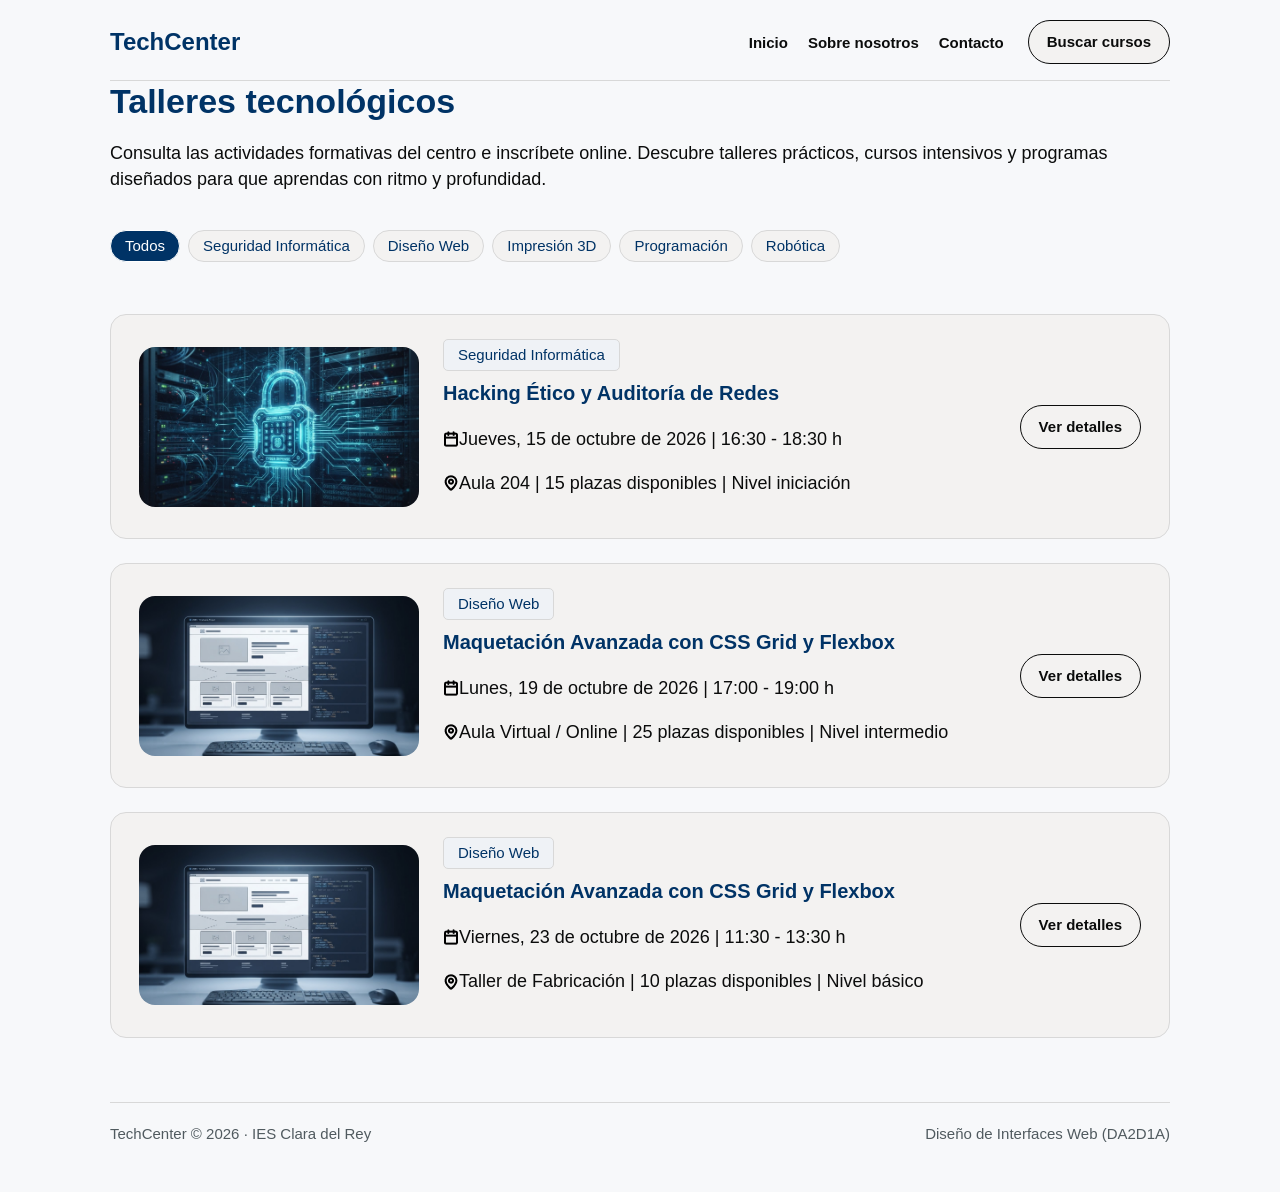
==== src/index.html @ db2af34d "cambio de localizacion del index y responsive index" ====
<!doctype html>
<html lang="en">

<head>
	<meta charset="UTF-8" />
	<meta name="viewport" content="width=device-width, initial-scale=1.0" />
	<title>TechCenter</title>
	<link rel="stylesheet" href="../src/css/index.css">
</head>

<body>
	<header class="tc-header">
		<a href="./index.html" class="tc-logo">TechCenter</a>

		<nav class="tc-nav" aria-label="Navegación principal">
			<ul class="tc-nav-links">
				<li>
					<a href="./index.html" class="tc-nav-link">Inicio</a>
				</li>
				<li>
					<a href="sobre-nosotros.html" class="tc-nav-link">Sobre nosotros</a>
				</li>
				<li><a href="contacto.html" class="tc-nav-link">Contacto</a></li>
			</ul>

			<a href="listado-talleres.html" class="tc-btn tc-btn--secondary">Buscar cursos</a>

			<button class="tc-menu-btn" aria-label="Abrir menú" type="button">
				<svg width="24" height="24" viewBox="0 0 24 24" fill="none" stroke="currentColor" stroke-width="2.5"
					stroke-linecap="round">
					<line x1="3" y1="6" x2="21" y2="6"></line>
					<line x1="3" y1="12" x2="21" y2="12"></line>
					<line x1="3" y1="18" x2="21" y2="18"></line>
				</svg>
			</button>
		</nav>
	</header>
	<main class="tc-container container-main">
		<div>
			<h1 class="tc-title-h1">Talleres tecnológicos</h1>
			<p class="tc-caption">
				Consulta las actividades formativas del centro e inscríbete online. Descubre talleres prácticos, cursos
				intensivos y programas diseñados para que aprendas con ritmo y profundidad.
			</p>
		</div>
		<div class="tc-filters-bar">
			<a href="#" class="tc-filter-chip tc-filter-chip--active">Todos</a>
			<a href="#" class="tc-filter-chip">Seguridad Informática</a>
			<a href="#" class="tc-filter-chip">Diseño Web</a>
			<a href="#" class="tc-filter-chip">Impresión 3D</a>
			<a href="#" class="tc-filter-chip">Programación</a>
			<a href="#" class="tc-filter-chip">Robótica</a>
		</div>

		<section class="tc-workshops-list">
			<article class="tc-card container-card-taller">
				<div class="tc-card-image">
					<img src="../img/HackingEtico.jpg" alt="Hacking Ético">
				</div>
				<div class="tc-card-content card-space">
					<span class="tc-filter-chip span-margin">Seguridad
						Informática</span>
					<h2 class="tc-title-h2">Hacking Ético y Auditoría de Redes</h2>
					<p class="tc-caption"><img src="../img/calendar.png" alt="icon-calendar">Jueves, 15 de octubre de
						2026 | 16:30 - 18:30 h</p>
					<p class="tc-caption"><img src="../img/map-pin.png" alt="icon-map">Aula 204 | 15 plazas disponibles |
						Nivel iniciación</p>
				</div>
				<div class="tc-card-action ">
					<a href="./detalle-taller.html" class="tc-btn tc-btn--secondary">Ver detalles</a>
				</div>
			</article>
			<article class="tc-card container-card-taller">
				<div class="tc-card-image">
					<img src="../img/MaquetacionAvanzadaCss.jpg" alt="Maquetación Avanzada">
				</div>
				<div class="tc-card-content card-space">
					<span class="tc-filter-chip span-margin">Diseño Web</span>
					<h2 class="tc-title-h2">Maquetación Avanzada con CSS Grid y Flexbox</h2>
					<p class="tc-caption"><img src="../img/calendar.png" alt="icon-calendar"> Lunes, 19 de octubre de
						2026 | 17:00 - 19:00 h</p>
					<p class="tc-caption"><img src="../img/map-pin.png" alt="icon-map">Aula Virtual / Online | 25 plazas
						disponibles | Nivel intermedio</p>
				</div>
				<div class="tc-card-action">
					<a href="./detalle-taller.html" class="tc-btn tc-btn--secondary">Ver detalles</a>
				</div>
			</article>
			<article class="tc-card container-card-taller">
				<div class="tc-card-image">
					<img src="../img/MaquetacionAvanzadaCss.jpg" alt="Maquetación Avanzada">
				</div>
				<div class="tc-card-content card-space">
					<span class="tc-filter-chip span-margin">Diseño
						Web</span>
					<h2 class="tc-title-h2">Maquetación Avanzada con CSS Grid y Flexbox</h2>
					<p class="tc-caption"><img src="../img/calendar.png" alt="icon-calendar">Viernes, 23 de octubre de
						2026 | 11:30 - 13:30 h</p>
					<p class="tc-caption"><img src="../img/map-pin.png" alt="icon-map">Taller de Fabricación | 10 plazas
						disponibles | Nivel básico</p>
				</div>
				<div class="tc-card-action">
					<a href="./detalle-taller.html" class="tc-btn tc-btn--secondary">Ver detalles</a>
				</div>
			</article>

		</section>
	</main>
	<footer class="tc-footer">
      <span>TechCenter &copy; 2026 &middot; IES Clara del Rey</span>
      <span>Diseño de Interfaces Web (DA2D1A)</span>
    </footer>
</body>

</html>
---- src/css/index.css ----
@import url("./techcenter-theme.css");

body {
    max-width: 1100px;
    margin: 0 auto;
    padding: 1.25rem 1.25rem 3rem 1.25rem;
}

.tc-header {
    display: flex;
    justify-content: space-between;
    align-items: center;
    padding-bottom: 1rem;
    border-bottom: 1px solid var(--tc-color-border-subtle);
}

.tc-logo {
    font-size: 1.5rem;
    font-weight: 700;
    color: var(--tc-color-brand-primary);
    text-decoration: none !important;
}

.tc-nav {
    display: flex;
    align-items: center;
    gap: 1.5rem;
}

.tc-nav-links {
    display: flex;
    list-style: none;
    margin: 0;
    padding: 0;
    gap: 1.25rem;
}

.tc-nav-link {
    color: var(--tc-color-text-main);
    font-size: var(--tc-font-size-caption);
    font-weight: 600;
}

button[type="button"].tc-menu-btn {
    display: none;
    align-items: center;
    justify-content: center;
    width: var(--tc-touch-target-min);
    height: var(--tc-touch-target-min);
    background: transparent;
    border: none;
    cursor: pointer;
    color: var(--tc-color-text-main);
}

.container-main {
    display: flex;
    flex-direction: column;
    gap: 20px;
}

.container-card-taller {
    display: flex;
    gap: 1.5rem;
    align-items: center;
}

.tc-card-image img {
    border-radius: var(--tc-radius-card);
    width: 280px;
    height: 160px;
    object-fit: cover;
}

.card-space {
    flex: 1;
}

.tc-card-content .span-margin {
    margin-bottom: 0.5rem;
    pointer-events: none;
    border-radius: 5px;
    background-color: #EFF2F6;
}

.tc-footer {
    border-top: 1px solid var(--tc-color-border-subtle);
    padding-top: 1.25rem;
    margin-top: 2.5rem;
    display: flex;
    justify-content: space-between;
    font-size: var(--tc-font-size-caption);
    color: var(--tc-color-text-muted);
}

@media (max-width: 620px) {

    .tc-nav-links,
    .tc-nav .tc-btn--secondary {
        display: none;
    }

    button[type="button"].tc-menu-btn {
        display: inline-flex;
    }

    .tc-card-image {
        width: 100%;
    }

    .tc-card-image img {
        width: 100%;
    }
    .tc-caption{
        gap: 10px;
    }

    .container-card-taller {
        display: flex;
        gap: 1.5rem;
        align-items: center;
        flex-direction: column;
    }

    .tc-footer {
        flex-direction: column;
        gap: 0.5rem;
        text-align: center;
    }
}
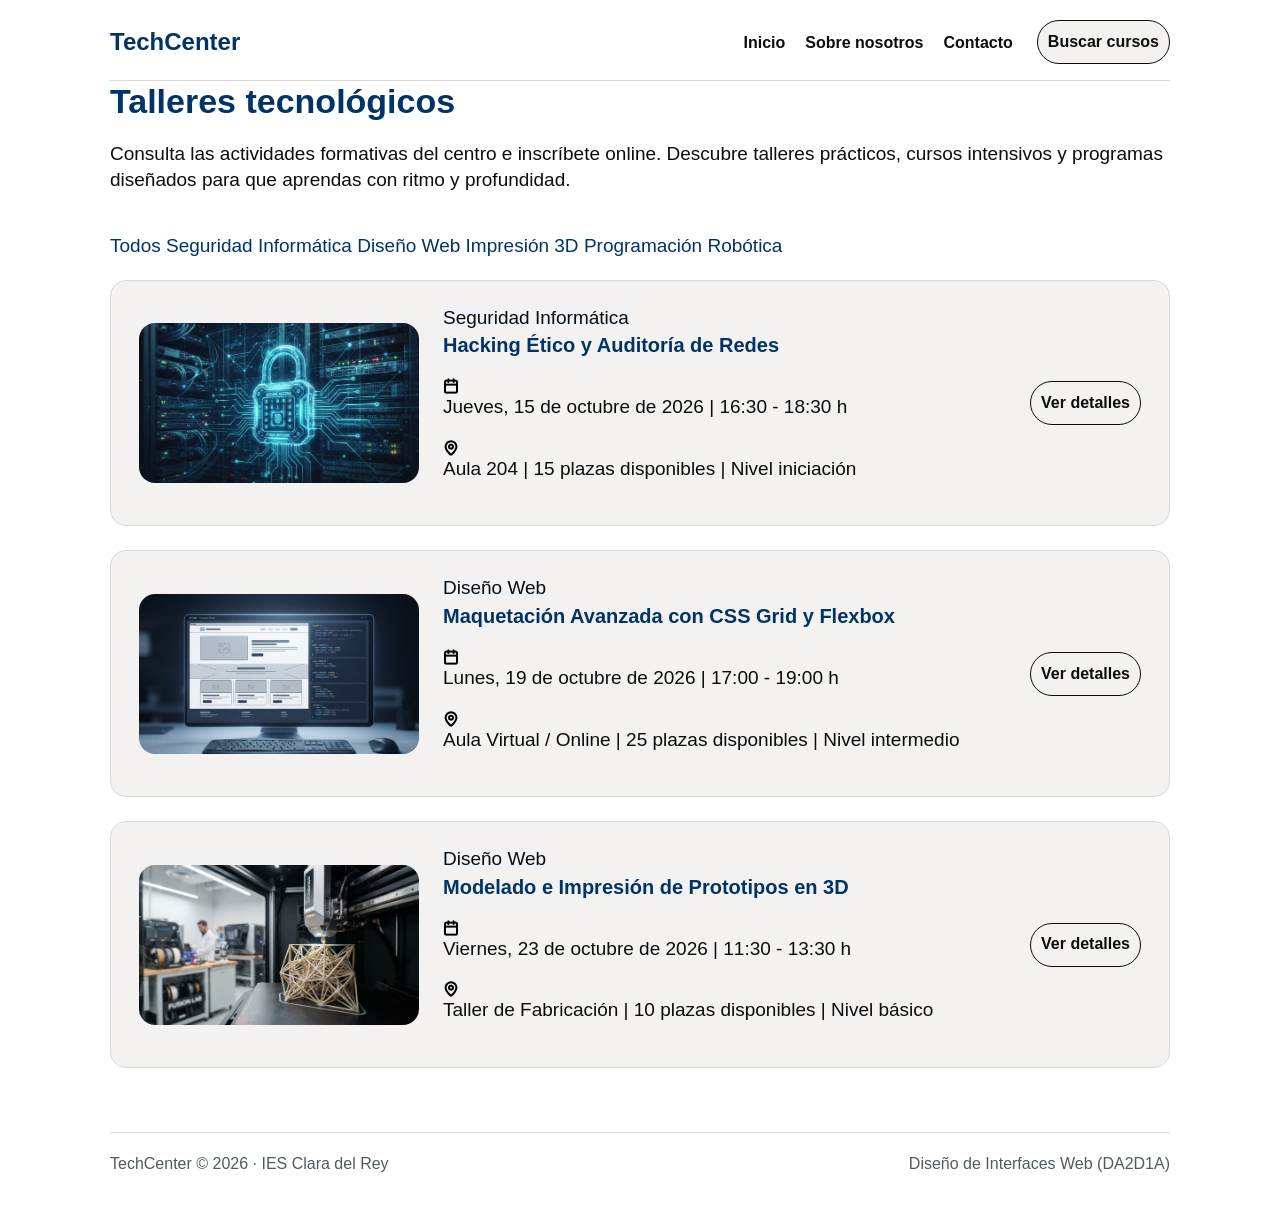
==== commit f1efb917: "change url elemen <img>" ====
--- a/src/index.html
+++ b/src/index.html
@@ -88,12 +88,12 @@
 			</article>
 			<article class="tc-card container-card-taller">
 				<div class="tc-card-image">
-					<img src="../img/MaquetacionAvanzadaCss.jpg" alt="Maquetación Avanzada">
+					<img src="../img/ModeladoImpresion.jpg" alt="Maquetación Avanzada">
 				</div>
 				<div class="tc-card-content card-space">
 					<span class="tc-filter-chip span-margin">Diseño
 						Web</span>
-					<h2 class="tc-title-h2">Maquetación Avanzada con CSS Grid y Flexbox</h2>
+					<h2 class="tc-title-h2">Modelado e Impresión de Prototipos en 3D</h2>
 					<p class="tc-caption"><img src="../img/calendar.png" alt="icon-calendar">Viernes, 23 de octubre de
 						2026 | 11:30 - 13:30 h</p>
 					<p class="tc-caption"><img src="../img/map-pin.png" alt="icon-map">Taller de Fabricación | 10 plazas
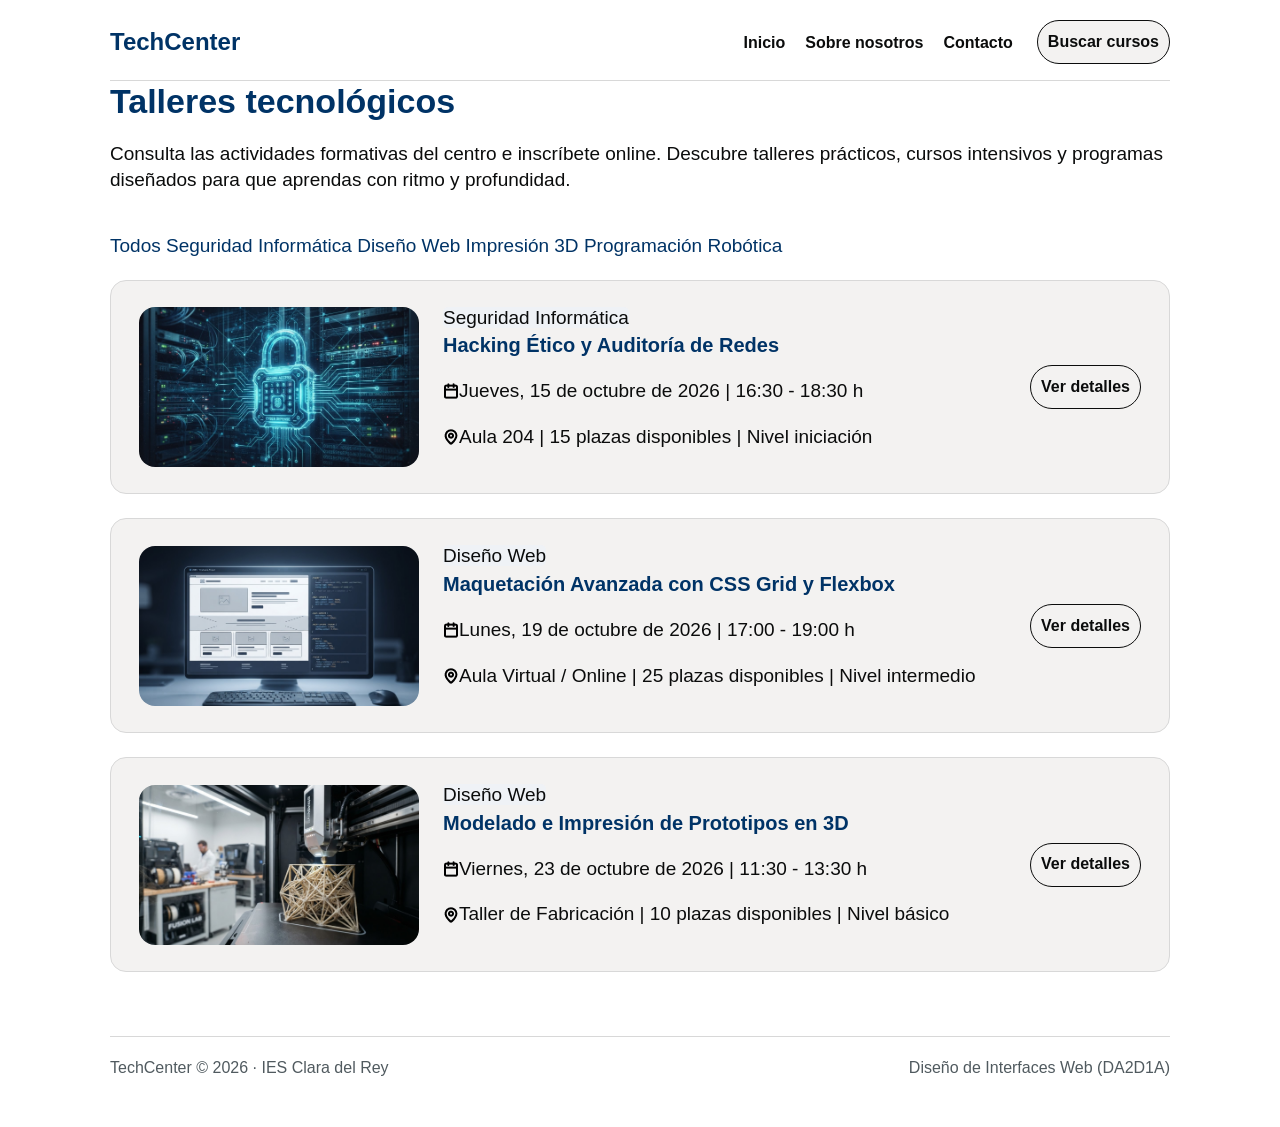
==== commit 4f976411: "cambios" ====
--- a/src/css/index.css
+++ b/src/css/index.css
@@ -82,7 +82,10 @@
     border-radius: 5px;
     background-color: #EFF2F6;
 }
-
+.card-space > .tc-caption{
+    display: flex;
+    align-items: center;
+}
 .tc-footer {
     border-top: 1px solid var(--tc-color-border-subtle);
     padding-top: 1.25rem;
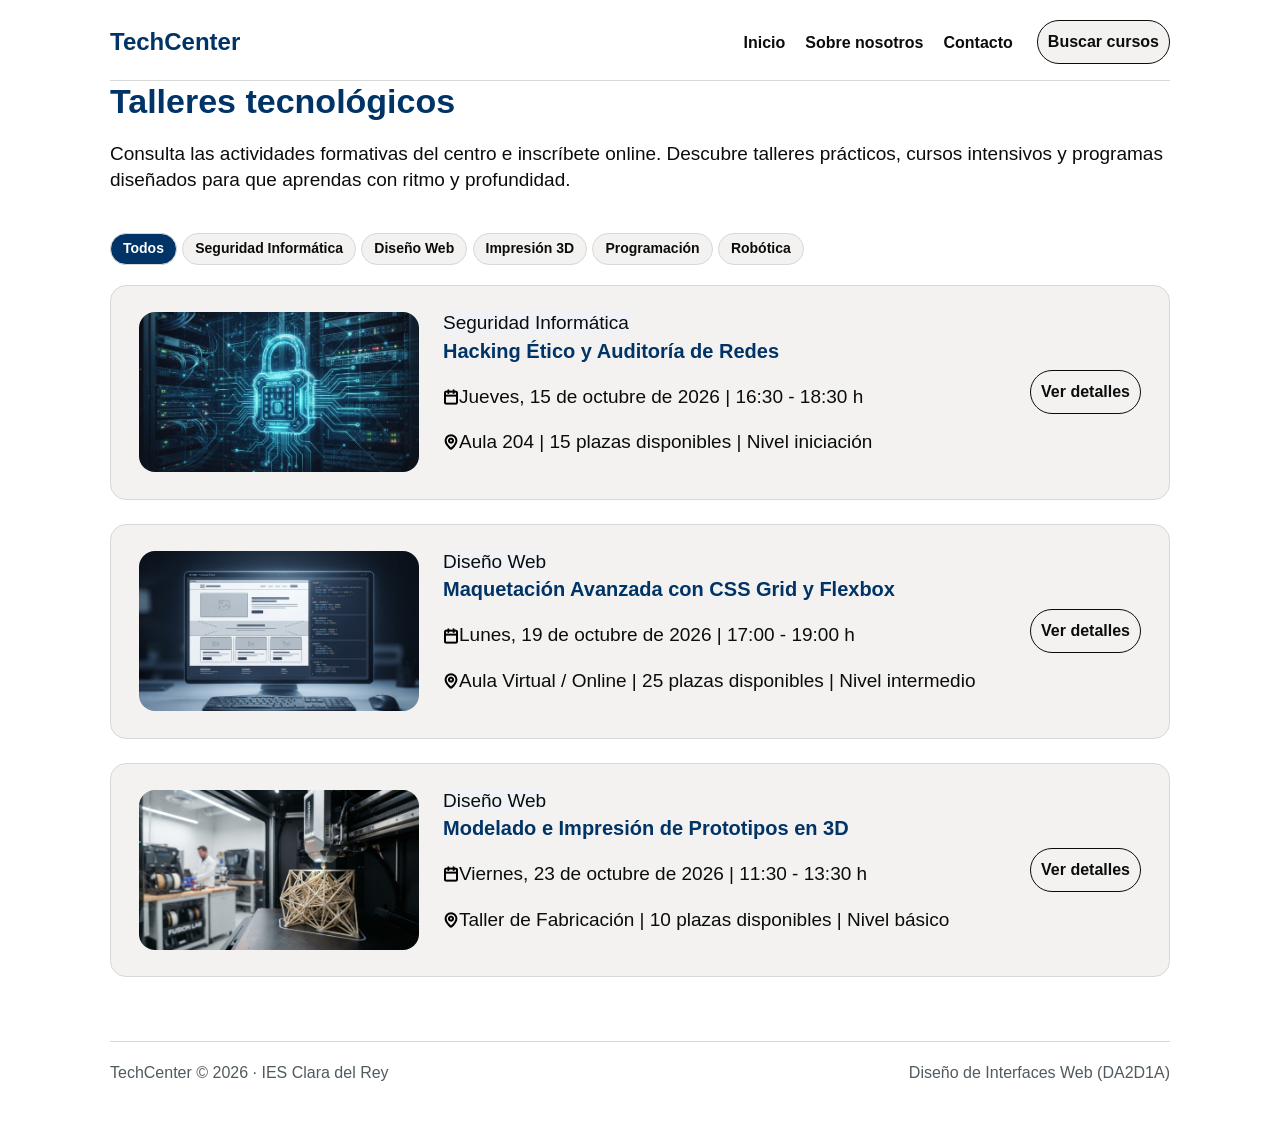
==== commit 8033892d: "cambios css en index" ====
--- a/src/index.html
+++ b/src/index.html
@@ -44,12 +44,12 @@
 			</p>
 		</div>
 		<div class="tc-filters-bar">
-			<a href="#" class="tc-filter-chip tc-filter-chip--active">Todos</a>
-			<a href="#" class="tc-filter-chip">Seguridad Informática</a>
-			<a href="#" class="tc-filter-chip">Diseño Web</a>
-			<a href="#" class="tc-filter-chip">Impresión 3D</a>
-			<a href="#" class="tc-filter-chip">Programación</a>
-			<a href="#" class="tc-filter-chip">Robótica</a>
+			<a href="#" class="tc-chip tc-chip--active">Todos</a>
+			<a href="#" class="tc-chip">Seguridad Informática</a>
+			<a href="#" class="tc-chip">Diseño Web</a>
+			<a href="#" class="tc-chip">Impresión 3D</a>
+			<a href="#" class="tc-chip">Programación</a>
+			<a href="#" class="tc-chip">Robótica</a>
 		</div>
 
 		<section class="tc-workshops-list">
@@ -103,7 +103,6 @@
 					<a href="./detalle-taller.html" class="tc-btn tc-btn--secondary">Ver detalles</a>
 				</div>
 			</article>
-
 		</section>
 	</main>
 	<footer class="tc-footer">
--- a/src/css/index.css
+++ b/src/css/index.css
@@ -72,6 +72,15 @@
     object-fit: cover;
 }
 
+.tc-chip--active {
+    background-color: var(--tc-color-brand-primary);
+    color: #ffffff;
+}
+
+.tc-chip--active:hover {
+    background-color: var(--tc-color-brand-primary);
+}
+
 .card-space {
     flex: 1;
 }
@@ -82,10 +91,12 @@
     border-radius: 5px;
     background-color: #EFF2F6;
 }
-.card-space > .tc-caption{
+
+.card-space>.tc-caption {
     display: flex;
     align-items: center;
 }
+
 .tc-footer {
     border-top: 1px solid var(--tc-color-border-subtle);
     padding-top: 1.25rem;
@@ -114,8 +125,18 @@
     .tc-card-image img {
         width: 100%;
     }
-    .tc-caption{
+
+    .tc-caption {
         gap: 10px;
+    }
+
+    .tc-chip--active {
+        background-color: var(--tc-color-brand-primary);
+        color: #ffffff;
+    }
+
+    .tc-chip--active:hover {
+        background-color: var(--tc-color-brand-primary);
     }
 
     .container-card-taller {
